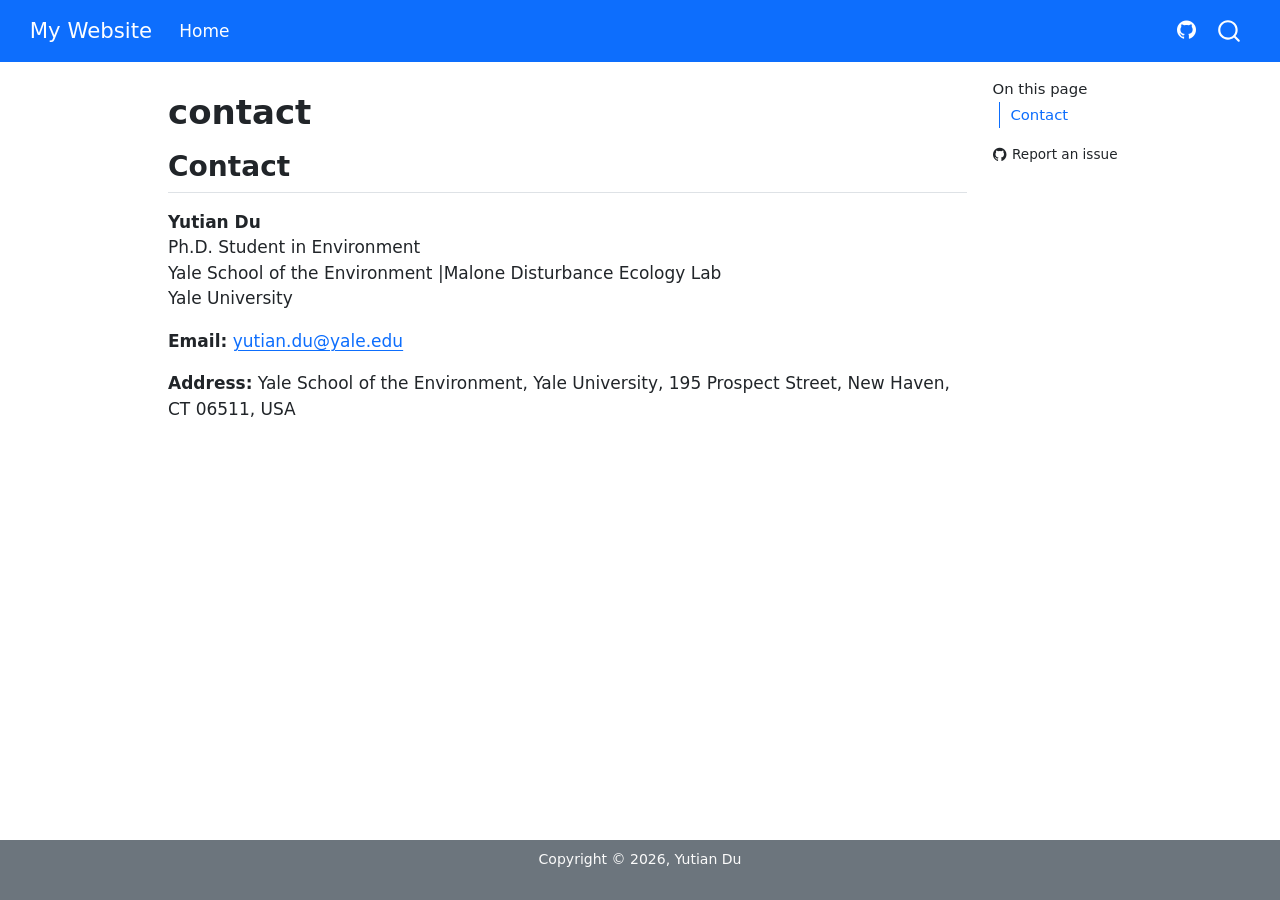
==== contact.html @ 169976d8 "Built site for gh-pages" ====
<!DOCTYPE html>
<html xmlns="http://www.w3.org/1999/xhtml" lang="en" xml:lang="en"><head>

<meta charset="utf-8">
<meta name="generator" content="quarto-1.10.18">

<meta name="viewport" content="width=device-width, initial-scale=1.0, user-scalable=yes">


<title>contact – My Website</title>
<style>
/* Default styles provided by pandoc.
** See https://pandoc.org/MANUAL.html#variables-for-html for config info.
*/
span.smallcaps{font-variant: small-caps;}
div.columns{display: flex; gap: 1.5em;}
div.column{flex: auto;}
@media screen {
div.columns{gap: min(4vw, 1.5em);}
div.column{overflow-x: auto;}
}
div.hanging-indent{margin-left: 1.5em; text-indent: -1.5em;}
ul.task-list{list-style: none;}
ul.task-list li input[type="checkbox"] {
  width: 0.8em;
  margin: 0 0.8em 0.2em -1em; /* quarto-specific, see https://github.com/quarto-dev/quarto-cli/issues/4556 */ 
  vertical-align: middle;
}
</style>


<script src="site_libs/quarto-nav/quarto-nav.js"></script>
<script src="site_libs/quarto-nav/headroom.min.js"></script>
<script src="site_libs/clipboard/clipboard.min.js"></script>
<script src="site_libs/quarto-search/autocomplete.umd.js"></script>
<script src="site_libs/quarto-search/fuse.min.js"></script>
<script src="site_libs/quarto-search/quarto-search.js"></script>
<meta name="quarto:offset" content="./">
<script src="site_libs/quarto-html/quarto.js" type="module"></script>
<script src="site_libs/quarto-html/tabsets/tabsets.js" type="module"></script>
<script src="site_libs/quarto-html/popper.min.js"></script>
<script src="site_libs/quarto-html/tippy.umd.min.js"></script>
<script src="site_libs/quarto-html/anchor.min.js"></script>
<link href="site_libs/quarto-html/tippy.css" rel="stylesheet">
<link href="site_libs/quarto-html/quarto-syntax-highlighting-64a204ab8560d761af7679ceaba22944.css" rel="stylesheet" id="quarto-text-highlighting-styles">
<script src="site_libs/bootstrap/bootstrap.min.js"></script>
<link href="site_libs/bootstrap/bootstrap-icons.css" rel="stylesheet">
<link href="site_libs/bootstrap/bootstrap-78b72d8e3a326b184e2ee9b9da577244.min.css" rel="stylesheet" append-hash="true" id="quarto-bootstrap" data-mode="light">
<script id="quarto-search-options" type="application/json">{
  "location": "navbar",
  "copy-button": false,
  "collapse-after": 3,
  "panel-placement": "end",
  "type": "overlay",
  "limit": 50,
  "keyboard-shortcut": [
    "f",
    "/",
    "s"
  ],
  "show-item-context": false,
  "language": {
    "search-no-results-text": "No results",
    "search-matching-documents-text": "matching documents",
    "search-copy-link-title": "Copy link to search",
    "search-hide-matches-text": "Hide additional matches",
    "search-more-match-text": "more match in this document",
    "search-more-matches-text": "more matches in this document",
    "search-clear-button-title": "Clear",
    "search-text-placeholder": "",
    "search-detached-cancel-button-title": "Cancel",
    "search-submit-button-title": "Submit",
    "search-label": "Search"
  }
}</script>


</head>

<body class="nav-fixed quarto-light">

<div id="quarto-search-results"></div>
  <header id="quarto-header" class="headroom fixed-top">
    <nav class="navbar navbar-expand-lg " data-bs-theme="dark">
      <div class="navbar-container container-fluid">
      <div class="navbar-brand-container mx-auto">
    <a class="navbar-brand" href="./index.html">
    <span class="navbar-title">My Website</span>
    </a>
  </div>
            <div id="quarto-search" class="" title="Search"></div>
          <button class="navbar-toggler" type="button" data-bs-toggle="collapse" data-bs-target="#navbarCollapse" aria-controls="navbarCollapse" role="menu" aria-expanded="false" aria-label="Toggle navigation" onclick="if (window.quartoToggleHeadroom) { window.quartoToggleHeadroom(); }">
  <span class="navbar-toggler-icon"></span>
</button>
          <div class="collapse navbar-collapse" id="navbarCollapse">
            <ul class="navbar-nav navbar-nav-scroll me-auto">
  <li class="nav-item">
    <a class="nav-link" href="./index.html"> 
<span class="menu-text">Home</span></a>
  </li>  
</ul>
            <ul class="navbar-nav navbar-nav-scroll ms-auto">
  <li class="nav-item compact">
    <a class="nav-link" href="https://github.com/yutiandu53/yutiandu53.github.io"> <i class="bi bi-github" role="img">
</i> 
<span class="menu-text"></span></a>
  </li>  
</ul>
          </div> <!-- /navcollapse -->
            <div class="quarto-navbar-tools">
</div>
      </div> <!-- /container-fluid -->
    </nav>
</header>
<!-- content -->
<div id="quarto-content" class="quarto-container page-columns page-rows-contents page-layout-article page-navbar">
<!-- sidebar -->
<!-- margin-sidebar -->
    <div id="quarto-margin-sidebar" class="sidebar margin-sidebar">
        <nav id="TOC" role="doc-toc" class="toc-active">
    <h2 id="toc-title">On this page</h2>
   
  <ul>
  <li><a href="#contact" id="toc-contact" class="nav-link active" data-scroll-target="#contact">Contact</a></li>
  </ul>
<div class="toc-actions"><ul><li><a href="https://github.com/yutiandu53/yutiandu53.github.io/issues/new" class="toc-action"><i class="bi bi-github"></i>Report an issue</a></li></ul></div></nav>
    </div>
<!-- main -->
<main class="content" id="quarto-document-content">

<header id="title-block-header" class="quarto-title-block default">
<div class="quarto-title">
<h1 class="title">contact</h1>
</div>



<div class="quarto-title-meta">

    
  
    
  </div>
  


</header>


<section id="contact" class="level2">
<h2 class="anchored" data-anchor-id="contact">Contact</h2>
<p><strong>Yutian Du</strong><br>
Ph.D.&nbsp;Student in Environment<br>
Yale School of the Environment |Malone Disturbance Ecology Lab<br>
Yale University</p>
<p><strong>Email:</strong> <a href="mailto:yutian.du@yale.edu">yutian.du@yale.edu</a></p>
<p><strong>Address:</strong> Yale School of the Environment, Yale University, 195 Prospect Street, New Haven, CT 06511, USA</p>


</section>

</main> <!-- /main -->
<script id="quarto-html-after-body" type="application/javascript">
  window.document.addEventListener("DOMContentLoaded", function (event) {
    const icon = "";
    const anchorJS = new window.AnchorJS();
    anchorJS.options = {
      placement: 'right',
      icon: icon
    };
    anchorJS.add('.anchored');
    const isCodeAnnotation = (el) => {
      for (const clz of el.classList) {
        if (clz.startsWith('code-annotation-')) {                     
          return true;
        }
      }
      return false;
    }
    const onCopySuccess = function(e) {
      // button target
      const button = e.trigger;
      // don't keep focus
      button.blur();
      // flash "checked"
      button.classList.add('code-copy-button-checked');
      var currentTitle = button.getAttribute("title");
      button.setAttribute("title", "Copied!");
      let tooltip;
      if (window.bootstrap) {
        button.setAttribute("data-bs-toggle", "tooltip");
        button.setAttribute("data-bs-placement", "left");
        button.setAttribute("data-bs-title", "Copied!");
        tooltip = new bootstrap.Tooltip(button, 
          { trigger: "manual", 
            customClass: "code-copy-button-tooltip",
            offset: [0, -8]});
        tooltip.show();    
      }
      setTimeout(function() {
        if (tooltip) {
          tooltip.hide();
          button.removeAttribute("data-bs-title");
          button.removeAttribute("data-bs-toggle");
          button.removeAttribute("data-bs-placement");
        }
        button.setAttribute("title", currentTitle);
        button.classList.remove('code-copy-button-checked');
      }, 1000);
      // clear code selection
      e.clearSelection();
    }
    const getTextToCopy = function(trigger) {
      const outerScaffold = trigger.parentElement.cloneNode(true);
      const codeEl = outerScaffold.querySelector('code');
      for (const childEl of codeEl.children) {
        if (isCodeAnnotation(childEl)) {
          childEl.remove();
        }
      }
      return codeEl.innerText;
    }
    const clipboard = new window.ClipboardJS('.code-copy-button:not([data-in-quarto-modal])', {
      text: getTextToCopy
    });
    clipboard.on('success', onCopySuccess);
    if (window.document.getElementById('quarto-embedded-source-code-modal')) {
      const clipboardModal = new window.ClipboardJS('.code-copy-button[data-in-quarto-modal]', {
        text: getTextToCopy,
        container: window.document.getElementById('quarto-embedded-source-code-modal')
      });
      clipboardModal.on('success', onCopySuccess);
    }
      var localhostRegex = new RegExp(/^(?:http|https):\/\/localhost\:?[0-9]*\//);
      var mailtoRegex = new RegExp(/^mailto:/);
        var filterRegex = new RegExp("https:\/\/yutiandu53\.github\.io\/");
      var isInternal = (href) => {
          return filterRegex.test(href) || localhostRegex.test(href) || mailtoRegex.test(href);
      }
      // Inspect non-navigation links and adorn them if external
     var links = window.document.querySelectorAll('a[href]:not(.nav-link):not(.navbar-brand):not(.toc-action):not(.sidebar-link):not(.sidebar-item-toggle):not(.pagination-link):not(.no-external):not([aria-hidden]):not(.dropdown-item):not(.quarto-navigation-tool):not(.about-link)');
      for (var i=0; i<links.length; i++) {
        const link = links[i];
        if (!isInternal(link.href)) {
          // undo the damage that might have been done by quarto-nav.js in the case of
          // links that we want to consider external
          if (link.dataset.originalHref !== undefined) {
            link.href = link.dataset.originalHref;
          }
            // target, if specified
            link.setAttribute("target", "_blank");
            if (link.getAttribute("rel") === null) {
              link.setAttribute("rel", "noopener");
            }
        }
      }
    function tippyHover(el, contentFn, onTriggerFn, onUntriggerFn) {
      const config = {
        allowHTML: true,
        maxWidth: 500,
        delay: 100,
        arrow: false,
        appendTo: function(el) {
            return el.parentElement;
        },
        interactive: true,
        interactiveBorder: 10,
        theme: 'quarto',
        placement: 'bottom-start',
      };
      if (contentFn) {
        config.content = contentFn;
      }
      if (onTriggerFn) {
        config.onTrigger = onTriggerFn;
      }
      if (onUntriggerFn) {
        config.onUntrigger = onUntriggerFn;
      }
      window.tippy(el, config); 
    }
    const noterefs = window.document.querySelectorAll('a[role="doc-noteref"]');
    for (var i=0; i<noterefs.length; i++) {
      const ref = noterefs[i];
      tippyHover(ref, function() {
        // use id or data attribute instead here
        let href = ref.getAttribute('data-footnote-href') || ref.getAttribute('href');
        try { href = new URL(href).hash; } catch {}
        const id = href.replace(/^#\/?/, "");
        const note = window.document.getElementById(id);
        if (note) {
          return note.innerHTML;
        } else {
          return "";
        }
      });
    }
    const xrefs = window.document.querySelectorAll('a.quarto-xref');
    const processXRef = (id, note) => {
      // Strip column container classes
      const stripColumnClz = (el) => {
        el.classList.remove("page-full", "page-columns");
        if (el.children) {
          for (const child of el.children) {
            stripColumnClz(child);
          }
        }
      }
      stripColumnClz(note)
      if (id === null || id.startsWith('sec-')) {
        // Special case sections, only their first couple elements
        const container = document.createElement("div");
        if (note.children && note.children.length > 2) {
          container.appendChild(note.children[0].cloneNode(true));
          for (let i = 1; i < note.children.length; i++) {
            const child = note.children[i];
            if (child.tagName === "P" && child.innerText === "") {
              continue;
            } else {
              container.appendChild(child.cloneNode(true));
              break;
            }
          }
          if (window.Quarto?.typesetMath) {
            window.Quarto.typesetMath(container);
          }
          return container.innerHTML
        } else {
          if (window.Quarto?.typesetMath) {
            window.Quarto.typesetMath(note);
          }
          return note.innerHTML;
        }
      } else {
        // Remove any anchor links if they are present
        const anchorLink = note.querySelector('a.anchorjs-link');
        if (anchorLink) {
          anchorLink.remove();
        }
        if (window.Quarto?.typesetMath) {
          window.Quarto.typesetMath(note);
        }
        if (note.classList.contains("callout")) {
          return note.outerHTML;
        } else {
          return note.innerHTML;
        }
      }
    }
    for (var i=0; i<xrefs.length; i++) {
      const xref = xrefs[i];
      tippyHover(xref, undefined, function(instance) {
        instance.disable();
        let url = xref.getAttribute('href');
        let hash = undefined; 
        if (url.startsWith('#')) {
          hash = url;
        } else {
          try { hash = new URL(url).hash; } catch {}
        }
        if (hash) {
          const id = hash.replace(/^#\/?/, "");
          const note = window.document.getElementById(id);
          if (note !== null) {
            try {
              const html = processXRef(id, note.cloneNode(true));
              instance.setContent(html);
            } finally {
              instance.enable();
              instance.show();
            }
          } else {
            // See if we can fetch this
            fetch(url.split('#')[0])
            .then(res => res.text())
            .then(html => {
              const parser = new DOMParser();
              const htmlDoc = parser.parseFromString(html, "text/html");
              const note = htmlDoc.getElementById(id);
              if (note !== null) {
                const html = processXRef(id, note);
                instance.setContent(html);
              } 
            }).finally(() => {
              instance.enable();
              instance.show();
            });
          }
        } else {
          // See if we can fetch a full url (with no hash to target)
          // This is a special case and we should probably do some content thinning / targeting
          fetch(url)
          .then(res => res.text())
          .then(html => {
            const parser = new DOMParser();
            const htmlDoc = parser.parseFromString(html, "text/html");
            const note = htmlDoc.querySelector('main.content');
            if (note !== null) {
              // This should only happen for chapter cross references
              // (since there is no id in the URL)
              // remove the first header
              if (note.children.length > 0 && note.children[0].tagName === "HEADER") {
                note.children[0].remove();
              }
              const html = processXRef(null, note);
              instance.setContent(html);
            } 
          }).finally(() => {
            instance.enable();
            instance.show();
          });
        }
      }, function(instance) {
      });
    }
        let selectedAnnoteEl;
        const selectorForAnnotation = ( cell, annotation) => {
          let cellAttr = 'data-code-cell="' + cell + '"';
          let lineAttr = 'data-code-annotation="' +  annotation + '"';
          const selector = 'span[' + cellAttr + '][' + lineAttr + ']';
          return selector;
        }
        const selectCodeLines = (annoteEl) => {
          const doc = window.document;
          const targetCell = annoteEl.getAttribute("data-target-cell");
          const targetAnnotation = annoteEl.getAttribute("data-target-annotation");
          const annoteSpan = window.document.querySelector(selectorForAnnotation(targetCell, targetAnnotation));
          const lines = annoteSpan.getAttribute("data-code-lines").split(",");
          const lineIds = lines.map((line) => {
            return targetCell + "-" + line;
          })
          let top = null;
          let height = null;
          let parent = null;
          if (lineIds.length > 0) {
              //compute the position of the single el (top and bottom and make a div)
              const el = window.document.getElementById(lineIds[0]);
              top = el.offsetTop;
              height = el.offsetHeight;
              parent = el.parentElement.parentElement;
            if (lineIds.length > 1) {
              const lastEl = window.document.getElementById(lineIds[lineIds.length - 1]);
              const bottom = lastEl.offsetTop + lastEl.offsetHeight;
              height = bottom - top;
            }
            if (top !== null && height !== null && parent !== null) {
              // cook up a div (if necessary) and position it 
              let div = window.document.getElementById("code-annotation-line-highlight");
              if (div === null) {
                div = window.document.createElement("div");
                div.setAttribute("id", "code-annotation-line-highlight");
                div.style.position = 'absolute';
                parent.appendChild(div);
              }
              div.style.top = top - 2 + "px";
              div.style.height = height + 4 + "px";
              div.style.left = 0;
              let gutterDiv = window.document.getElementById("code-annotation-line-highlight-gutter");
              if (gutterDiv === null) {
                gutterDiv = window.document.createElement("div");
                gutterDiv.setAttribute("id", "code-annotation-line-highlight-gutter");
                gutterDiv.style.position = 'absolute';
                const codeCell = window.document.getElementById(targetCell);
                const gutter = codeCell.querySelector('.code-annotation-gutter');
                gutter.appendChild(gutterDiv);
              }
              gutterDiv.style.top = top - 2 + "px";
              gutterDiv.style.height = height + 4 + "px";
            }
            selectedAnnoteEl = annoteEl;
          }
        };
        const unselectCodeLines = () => {
          const elementsIds = ["code-annotation-line-highlight", "code-annotation-line-highlight-gutter"];
          elementsIds.forEach((elId) => {
            const div = window.document.getElementById(elId);
            if (div) {
              div.remove();
            }
          });
          selectedAnnoteEl = undefined;
        };
          // Handle positioning of the toggle
      window.addEventListener(
        "resize",
        throttle(() => {
          elRect = undefined;
          if (selectedAnnoteEl) {
            selectCodeLines(selectedAnnoteEl);
          }
        }, 10)
      );
      function throttle(fn, ms) {
      let throttle = false;
      let timer;
        return (...args) => {
          if(!throttle) { // first call gets through
              fn.apply(this, args);
              throttle = true;
          } else { // all the others get throttled
              if(timer) clearTimeout(timer); // cancel #2
              timer = setTimeout(() => {
                fn.apply(this, args);
                timer = throttle = false;
              }, ms);
          }
        };
      }
        // Attach click handler to the DT
        const annoteDls = window.document.querySelectorAll('dt[data-target-cell]');
        for (const annoteDlNode of annoteDls) {
          annoteDlNode.addEventListener('click', (event) => {
            const clickedEl = event.target;
            if (clickedEl !== selectedAnnoteEl) {
              unselectCodeLines();
              const activeEl = window.document.querySelector('dt[data-target-cell].code-annotation-active');
              if (activeEl) {
                activeEl.classList.remove('code-annotation-active');
              }
              selectCodeLines(clickedEl);
              clickedEl.classList.add('code-annotation-active');
            } else {
              // Unselect the line
              unselectCodeLines();
              clickedEl.classList.remove('code-annotation-active');
            }
          });
        }
    const findCites = (el) => {
      const parentEl = el.parentElement;
      if (parentEl) {
        const cites = parentEl.dataset.cites;
        if (cites) {
          return {
            el,
            cites: cites.split(' ')
          };
        } else {
          return findCites(el.parentElement)
        }
      } else {
        return undefined;
      }
    };
    var bibliorefs = window.document.querySelectorAll('a[role="doc-biblioref"]');
    for (var i=0; i<bibliorefs.length; i++) {
      const ref = bibliorefs[i];
      const citeInfo = findCites(ref);
      if (citeInfo) {
        tippyHover(citeInfo.el, function() {
          var popup = window.document.createElement('div');
          citeInfo.cites.forEach(function(cite) {
            var citeDiv = window.document.createElement('div');
            citeDiv.classList.add('hanging-indent');
            citeDiv.classList.add('csl-entry');
            var biblioDiv = window.document.getElementById('ref-' + cite);
            if (biblioDiv) {
              citeDiv.innerHTML = biblioDiv.innerHTML;
            }
            popup.appendChild(citeDiv);
          });
          return popup.innerHTML;
        });
      }
    }
  });
  </script>
</div> <!-- /content -->
<footer class="footer">
  <div class="nav-footer">
    <div class="nav-footer-left">
      &nbsp;
    </div>   
    <div class="nav-footer-center">
<p>Copyright © 2026, Yutian Du</p>
<div class="toc-actions d-sm-block d-md-none"><ul><li><a href="https://github.com/yutiandu53/yutiandu53.github.io/issues/new" class="toc-action"><i class="bi bi-github"></i>Report an issue</a></li></ul></div></div>
    <div class="nav-footer-right">
      &nbsp;
    </div>
  </div>
</footer>




</body></html>
---- site_libs/quarto-html/tippy.css ----
.tippy-box[data-animation=fade][data-state=hidden]{opacity:0}[data-tippy-root]{max-width:calc(100vw - 10px)}.tippy-box{position:relative;background-color:#333;color:#fff;border-radius:4px;font-size:14px;line-height:1.4;white-space:normal;outline:0;transition-property:transform,visibility,opacity}.tippy-box[data-placement^=top]>.tippy-arrow{bottom:0}.tippy-box[data-placement^=top]>.tippy-arrow:before{bottom:-7px;left:0;border-width:8px 8px 0;border-top-color:initial;transform-origin:center top}.tippy-box[data-placement^=bottom]>.tippy-arrow{top:0}.tippy-box[data-placement^=bottom]>.tippy-arrow:before{top:-7px;left:0;border-width:0 8px 8px;border-bottom-color:initial;transform-origin:center bottom}.tippy-box[data-placement^=left]>.tippy-arrow{right:0}.tippy-box[data-placement^=left]>.tippy-arrow:before{border-width:8px 0 8px 8px;border-left-color:initial;right:-7px;transform-origin:center left}.tippy-box[data-placement^=right]>.tippy-arrow{left:0}.tippy-box[data-placement^=right]>.tippy-arrow:before{left:-7px;border-width:8px 8px 8px 0;border-right-color:initial;transform-origin:center right}.tippy-box[data-inertia][data-state=visible]{transition-timing-function:cubic-bezier(.54,1.5,.38,1.11)}.tippy-arrow{width:16px;height:16px;color:#333}.tippy-arrow:before{content:"";position:absolute;border-color:transparent;border-style:solid}.tippy-content{position:relative;padding:5px 9px;z-index:1}
---- site_libs/quarto-html/quarto-syntax-highlighting-64a204ab8560d761af7679ceaba22944.css ----
/* quarto syntax highlight colors */
:root {
  --quarto-hl-ot-color: #003B4F;
  --quarto-hl-at-color: #657422;
  --quarto-hl-ss-color: #20794D;
  --quarto-hl-an-color: #5E5E5E;
  --quarto-hl-fu-color: #4758AB;
  --quarto-hl-st-color: #20794D;
  --quarto-hl-cf-color: #003B4F;
  --quarto-hl-op-color: #5E5E5E;
  --quarto-hl-er-color: #AD0000;
  --quarto-hl-bn-color: #AD0000;
  --quarto-hl-al-color: #AD0000;
  --quarto-hl-va-color: #111111;
  --quarto-hl-bu-color: inherit;
  --quarto-hl-ex-color: inherit;
  --quarto-hl-pp-color: #AD0000;
  --quarto-hl-in-color: #5E5E5E;
  --quarto-hl-vs-color: #20794D;
  --quarto-hl-wa-color: #5E5E5E;
  --quarto-hl-do-color: #5E5E5E;
  --quarto-hl-im-color: #00769E;
  --quarto-hl-ch-color: #20794D;
  --quarto-hl-dt-color: #AD0000;
  --quarto-hl-fl-color: #AD0000;
  --quarto-hl-co-color: #5E5E5E;
  --quarto-hl-cv-color: #5E5E5E;
  --quarto-hl-cn-color: #8f5902;
  --quarto-hl-sc-color: #5E5E5E;
  --quarto-hl-dv-color: #AD0000;
  --quarto-hl-kw-color: #003B4F;
}

/* other quarto variables */
:root {
  --quarto-font-monospace: SFMono-Regular, Menlo, Monaco, Consolas, "Liberation Mono", "Courier New", monospace;
}

/* syntax highlight based on Pandoc's rules */
pre > code.sourceCode > span {
  color: #003B4F;
}

code.sourceCode > span {
  color: #003B4F;
}

div.sourceCode,
div.sourceCode pre.sourceCode {
  color: #003B4F;
}

/* Normal */
code span {
  color: #003B4F;
}

/* Alert */
code span.al {
  color: #AD0000;
  font-style: inherit;
}

/* Annotation */
code span.an {
  color: #5E5E5E;
  font-style: inherit;
}

/* Attribute */
code span.at {
  color: #657422;
  font-style: inherit;
}

/* BaseN */
code span.bn {
  color: #AD0000;
  font-style: inherit;
}

/* BuiltIn */
code span.bu {
  font-style: inherit;
}

/* ControlFlow */
code span.cf {
  color: #003B4F;
  font-weight: bold;
  font-style: inherit;
}

/* Char */
code span.ch {
  color: #20794D;
  font-style: inherit;
}

/* Constant */
code span.cn {
  color: #8f5902;
  font-style: inherit;
}

/* Comment */
code span.co {
  color: #5E5E5E;
  font-style: inherit;
}

/* CommentVar */
code span.cv {
  color: #5E5E5E;
  font-style: italic;
}

/* Documentation */
code span.do {
  color: #5E5E5E;
  font-style: italic;
}

/* DataType */
code span.dt {
  color: #AD0000;
  font-style: inherit;
}

/* DecVal */
code span.dv {
  color: #AD0000;
  font-style: inherit;
}

/* Error */
code span.er {
  color: #AD0000;
  font-style: inherit;
}

/* Extension */
code span.ex {
  font-style: inherit;
}

/* Float */
code span.fl {
  color: #AD0000;
  font-style: inherit;
}

/* Function */
code span.fu {
  color: #4758AB;
  font-style: inherit;
}

/* Import */
code span.im {
  color: #00769E;
  font-style: inherit;
}

/* Information */
code span.in {
  color: #5E5E5E;
  font-style: inherit;
}

/* Keyword */
code span.kw {
  color: #003B4F;
  font-weight: bold;
  font-style: inherit;
}

/* Operator */
code span.op {
  color: #5E5E5E;
  font-style: inherit;
}

/* Other */
code span.ot {
  color: #003B4F;
  font-style: inherit;
}

/* Preprocessor */
code span.pp {
  color: #AD0000;
  font-style: inherit;
}

/* SpecialChar */
code span.sc {
  color: #5E5E5E;
  font-style: inherit;
}

/* SpecialString */
code span.ss {
  color: #20794D;
  font-style: inherit;
}

/* String */
code span.st {
  color: #20794D;
  font-style: inherit;
}

/* Variable */
code span.va {
  color: #111111;
  font-style: inherit;
}

/* VerbatimString */
code span.vs {
  color: #20794D;
  font-style: inherit;
}

/* Warning */
code span.wa {
  color: #5E5E5E;
  font-style: italic;
}

.prevent-inlining {
  content: "</";
}

/*# sourceMappingURL=9d8d5bb603a83b8298b89080a598c93b.css.map */
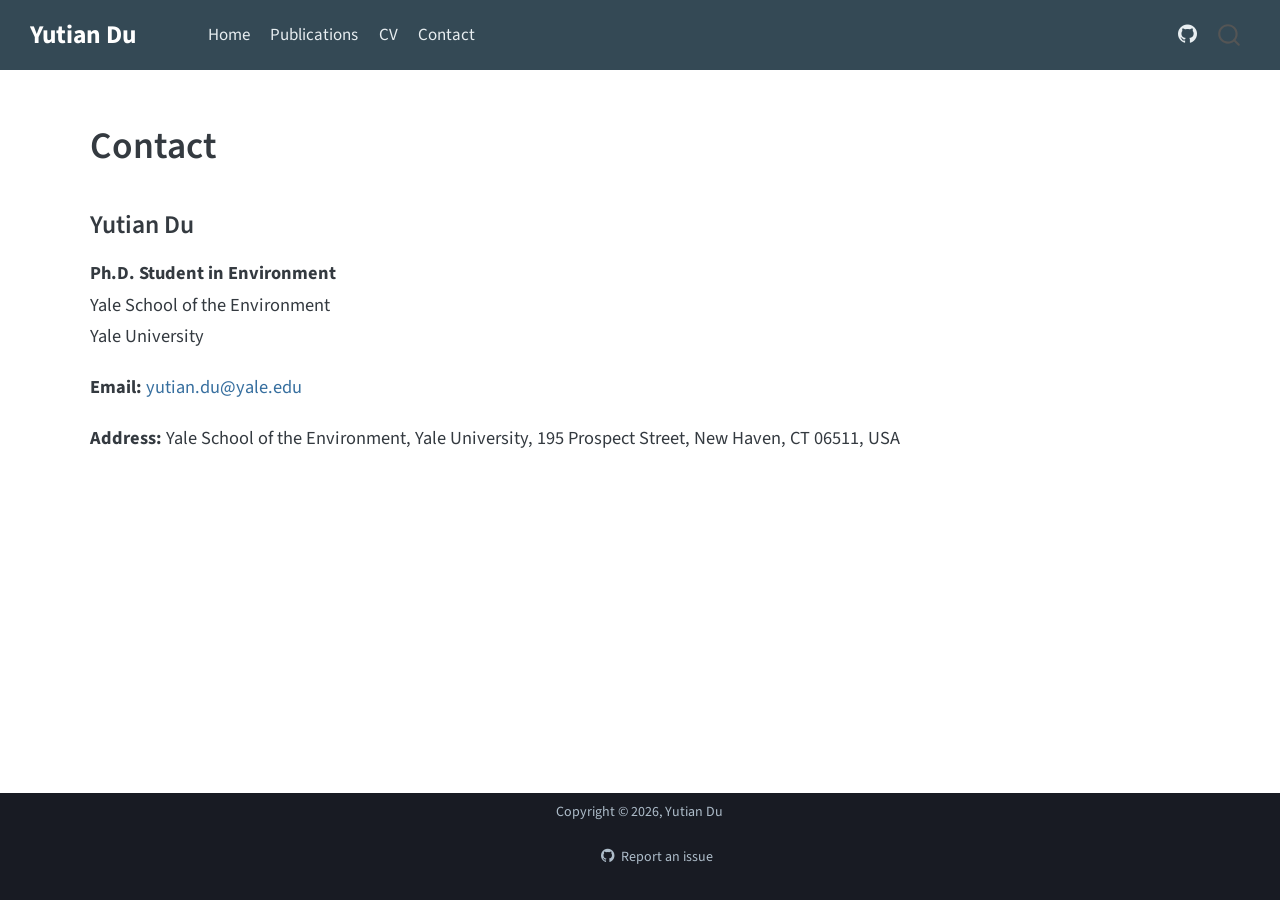
==== commit 9564243a: "Built site for gh-pages" ====
--- a/contact.html
+++ b/contact.html
@@ -7,7 +7,7 @@
 <meta name="viewport" content="width=device-width, initial-scale=1.0, user-scalable=yes">
 
 
-<title>contact – My Website</title>
+<title>Contact – Yutian Du</title>
 <style>
 /* Default styles provided by pandoc.
 ** See https://pandoc.org/MANUAL.html#variables-for-html for config info.
@@ -45,7 +45,7 @@
 <link href="site_libs/quarto-html/quarto-syntax-highlighting-64a204ab8560d761af7679ceaba22944.css" rel="stylesheet" id="quarto-text-highlighting-styles">
 <script src="site_libs/bootstrap/bootstrap.min.js"></script>
 <link href="site_libs/bootstrap/bootstrap-icons.css" rel="stylesheet">
-<link href="site_libs/bootstrap/bootstrap-78b72d8e3a326b184e2ee9b9da577244.min.css" rel="stylesheet" append-hash="true" id="quarto-bootstrap" data-mode="light">
+<link href="site_libs/bootstrap/bootstrap-9b8e97d64037c668686f3efe0d11e678.min.css" rel="stylesheet" append-hash="true" id="quarto-bootstrap" data-mode="light">
 <script id="quarto-search-options" type="application/json">{
   "location": "navbar",
   "copy-button": false,
@@ -75,9 +75,10 @@
 }</script>
 
 
+<link rel="stylesheet" href="styles.css">
 </head>
 
-<body class="nav-fixed quarto-light">
+<body class="nav-fixed fullcontent quarto-light">
 
 <div id="quarto-search-results"></div>
   <header id="quarto-header" class="headroom fixed-top">
@@ -85,7 +86,7 @@
       <div class="navbar-container container-fluid">
       <div class="navbar-brand-container mx-auto">
     <a class="navbar-brand" href="./index.html">
-    <span class="navbar-title">My Website</span>
+    <span class="navbar-title">Yutian Du</span>
     </a>
   </div>
             <div id="quarto-search" class="" title="Search"></div>
@@ -98,10 +99,22 @@
     <a class="nav-link" href="./index.html"> 
 <span class="menu-text">Home</span></a>
   </li>  
+  <li class="nav-item">
+    <a class="nav-link" href="./publications.html"> 
+<span class="menu-text">Publications</span></a>
+  </li>  
+  <li class="nav-item">
+    <a class="nav-link" href="./cv.html"> 
+<span class="menu-text">CV</span></a>
+  </li>  
+  <li class="nav-item">
+    <a class="nav-link active" href="./contact.html" aria-current="page"> 
+<span class="menu-text">Contact</span></a>
+  </li>  
 </ul>
             <ul class="navbar-nav navbar-nav-scroll ms-auto">
   <li class="nav-item compact">
-    <a class="nav-link" href="https://github.com/yutiandu53/yutiandu53.github.io"> <i class="bi bi-github" role="img">
+    <a class="nav-link" href="https://github.com/yutiandu53"> <i class="bi bi-github" role="img">
 </i> 
 <span class="menu-text"></span></a>
   </li>  
@@ -116,21 +129,13 @@
 <div id="quarto-content" class="quarto-container page-columns page-rows-contents page-layout-article page-navbar">
 <!-- sidebar -->
 <!-- margin-sidebar -->
-    <div id="quarto-margin-sidebar" class="sidebar margin-sidebar">
-        <nav id="TOC" role="doc-toc" class="toc-active">
-    <h2 id="toc-title">On this page</h2>
-   
-  <ul>
-  <li><a href="#contact" id="toc-contact" class="nav-link active" data-scroll-target="#contact">Contact</a></li>
-  </ul>
-<div class="toc-actions"><ul><li><a href="https://github.com/yutiandu53/yutiandu53.github.io/issues/new" class="toc-action"><i class="bi bi-github"></i>Report an issue</a></li></ul></div></nav>
-    </div>
+    
 <!-- main -->
 <main class="content" id="quarto-document-content">
 
 <header id="title-block-header" class="quarto-title-block default">
 <div class="quarto-title">
-<h1 class="title">contact</h1>
+<h1 class="title">Contact</h1>
 </div>
 
 
@@ -147,17 +152,19 @@
 </header>
 
 
-<section id="contact" class="level2">
-<h2 class="anchored" data-anchor-id="contact">Contact</h2>
-<p><strong>Yutian Du</strong><br>
-Ph.D.&nbsp;Student in Environment<br>
-Yale School of the Environment |Malone Disturbance Ecology Lab<br>
+<section id="contact" class="level1 contact-page">
+<h1>Contact</h1>
+<section id="yutian-du" class="level2">
+<h2 class="anchored" data-anchor-id="yutian-du">Yutian Du</h2>
+<p><strong>Ph.D.&nbsp;Student in Environment</strong><br>
+Yale School of the Environment<br>
 Yale University</p>
 <p><strong>Email:</strong> <a href="mailto:yutian.du@yale.edu">yutian.du@yale.edu</a></p>
 <p><strong>Address:</strong> Yale School of the Environment, Yale University, 195 Prospect Street, New Haven, CT 06511, USA</p>
-
-
 </section>
+</section>
+
+
 
 </main> <!-- /main -->
 <script id="quarto-html-after-body" type="application/javascript">
@@ -573,7 +580,7 @@
     </div>   
     <div class="nav-footer-center">
 <p>Copyright © 2026, Yutian Du</p>
-<div class="toc-actions d-sm-block d-md-none"><ul><li><a href="https://github.com/yutiandu53/yutiandu53.github.io/issues/new" class="toc-action"><i class="bi bi-github"></i>Report an issue</a></li></ul></div></div>
+<div class="toc-actions"><ul><li><a href="https://github.com/yutiandu53/yutiandu53.github.io/issues/new" class="toc-action"><i class="bi bi-github"></i>Report an issue</a></li></ul></div></div>
     <div class="nav-footer-right">
       &nbsp;
     </div>
--- a/styles.css
+++ b/styles.css
@@ -0,0 +1,341 @@
+/* General */
+html, body {
+  margin: 0;
+  padding: 0;
+  width: 100%;
+}
+
+#quarto-content,
+body .page-columns,
+body main.content {
+  width: 100% !important;
+  max-width: none !important;
+  margin: 0 !important;
+  padding: 0 !important;
+}
+
+body .page-columns,
+body main.content {
+  display: block !important;
+}
+
+.quarto-title-block,
+#title-block-header {
+  display: none !important;
+}
+
+/* Navbar */
+.navbar {
+  background-color: #344955 !important;
+  min-height: 70px;
+  border-bottom: none;
+}
+
+.navbar-title {
+  color: #fff !important;
+  font-size: 1.5rem;
+  font-weight: 700;
+  margin-right: 45px;
+}
+
+.navbar-nav .nav-link {
+  color: #e8eef1 !important;
+  font-size: 1rem;
+}
+
+.navbar-nav .nav-link:hover {
+  color: #b9d2df !important;
+}
+
+
+
+/* Banner */
+.hero-banner {
+  width: 100%;
+  height: 380px;
+  margin: 0;
+  padding: 0;
+  background-image: url("images/banner.jpg");
+  background-size: cover;
+  background-position: center;
+  background-repeat: no-repeat;
+}
+
+/* Biography section */
+.home-about {
+  width: 100%;
+  box-sizing: border-box;
+  background-color: #20232d;
+  color: #f2f2f2;
+  padding: 85px 10% 90px;
+}
+
+.about-top {
+  display: grid;
+  grid-template-columns: 280px 1fr;
+  gap: 70px;
+  align-items: center;
+  max-width: 1100px;
+  margin: 0 auto 60px;
+}
+
+.profile-area {
+  text-align: center;
+}
+
+.profile-photo {
+  width: 250px;
+  height: 250px;
+  object-fit: cover;
+  border-radius: 50%;
+}
+
+.biography-area h1 {
+  color: #aebdca;
+  font-size: 3rem;
+  font-weight: 400;
+  margin: 0 0 20px;
+  border-bottom: none;
+}
+
+.biography-area p {
+  color: #f2f2f2;
+  font-size: 1.2rem;
+  line-height: 1.75;
+  margin: 0;
+}
+
+/* Interests and Education */
+.about-bottom {
+  display: grid;
+  grid-template-columns: 0.8fr 1.4fr;
+  gap: 80px;
+  max-width: 1100px;
+  margin: 0 auto;
+}
+
+.about-bottom h2 {
+  color: #aebdca;
+  font-size: 1.7rem;
+  font-weight: 700;
+  margin: 0 0 20px;
+  border-bottom: none;
+}
+
+.interests-area ul {
+  padding-left: 22px;
+}
+
+.interests-area li {
+  margin-bottom: 8px;
+  line-height: 1.5;
+}
+
+.education-area p {
+  line-height: 1.6;
+  margin-bottom: 24px;
+}
+
+/* Links */
+.home-about a {
+  color: #6da8d6;
+  text-decoration: none;
+}
+
+.home-about a:hover {
+  color: #91c3e8;
+  text-decoration: underline;
+}
+
+/* Publications */
+.publications-page {
+  max-width: 1100px;
+  margin: 0 auto;
+  padding: 55px 40px 80px;
+  color: #343a40;
+}
+
+.publications-page h1 {
+  font-size: 2.2rem;
+  margin: 0 0 35px;
+}
+
+.publications-page h2 {
+  font-size: 1.5rem;
+  margin: 0 0 35px;
+  padding-bottom: 10px;
+  border-bottom: 1px solid #d9d9d9;
+}
+
+.publication {
+  font-size: 1.12rem;
+  line-height: 1.7;
+  margin: 0 0 28px;
+  padding-left: 0;
+  text-indent: 0;
+  text-align: left;
+}
+
+.publication p {
+  margin: 0;
+}
+
+.publication a {
+  color: #376f9f;
+  text-decoration: none;
+}
+
+.publication a:hover {
+  text-decoration: underline;
+}
+
+/* CV */
+.cv-page {
+  width: calc(100% - 80px);
+  max-width: 1100px;
+  margin: 0 auto;
+  padding: 55px 0 80px;
+  box-sizing: border-box;
+  color: #343a40;
+}
+
+.cv-page h1 {
+  font-size: 2.2rem;
+  margin: 0 0 25px;
+}
+
+.cv-page h2 {
+  font-size: 1.7rem;
+  margin: 42px 0 22px;
+  padding-bottom: 10px;
+  border-bottom: 1px solid #d9d9d9;
+}
+
+.cv-page h3 {
+  font-size: 1.3rem;
+  margin: 30px 0 15px;
+}
+
+.cv-page p,
+.cv-page li {
+  font-size: 1.05rem;
+  line-height: 1.65;
+}
+
+.cv-page ul {
+  padding-left: 22px;
+}
+
+.cv-page li {
+  margin-bottom: 4px;
+}
+
+.cv-page a {
+  color: #376f9f;
+  text-decoration: none;
+}
+
+.cv-page a:hover {
+  text-decoration: underline;
+}
+
+@media (max-width: 768px) {
+  .cv-page {
+    width: calc(100% - 40px);
+    padding: 35px 0 60px;
+  }
+}
+
+/* Contact */
+.contact-page {
+  width: calc(100% - 80px);
+  max-width: 1100px;
+  margin: 0 auto;
+  padding: 55px 0 80px;
+  box-sizing: border-box;
+  color: #343a40;
+}
+
+.contact-page h1 {
+  font-size: 2.2rem;
+  margin: 0 0 40px;
+}
+
+.contact-page h2 {
+  font-size: 1.5rem;
+  margin: 0 0 18px;
+  padding: 0;
+  border-bottom: none;
+}
+
+.contact-page p {
+  font-size: 1.08rem;
+  line-height: 1.7;
+  margin: 0 0 20px;
+}
+
+.contact-page a {
+  color: #376f9f;
+  text-decoration: none;
+}
+
+.contact-page a:hover {
+  text-decoration: underline;
+}
+
+@media (max-width: 768px) {
+  .contact-page {
+    width: calc(100% - 40px);
+    padding: 35px 0 60px;
+  }
+}
+
+/* Footer */
+.nav-footer {
+  background-color: #181b23 !important;
+  color: #aebdca;
+  border-top: none;
+}
+
+.nav-footer a {
+  color: #aebdca;
+}
+
+/* Mobile */
+@media (max-width: 768px) {
+  .navbar {
+    min-height: 60px;
+  }
+
+  .hero-banner {
+    height: 220px;
+  }
+
+  .home-about {
+    padding: 50px 7%;
+  }
+
+  .about-top {
+    grid-template-columns: 1fr;
+    gap: 35px;
+    margin-bottom: 50px;
+  }
+
+  .profile-photo {
+    width: 200px;
+    height: 200px;
+  }
+
+  .biography-area h1 {
+    font-size: 2.3rem;
+  }
+
+  .biography-area p {
+    font-size: 1.05rem;
+  }
+
+  .about-bottom {
+    grid-template-columns: 1fr;
+    gap: 40px;
+  }
+}
